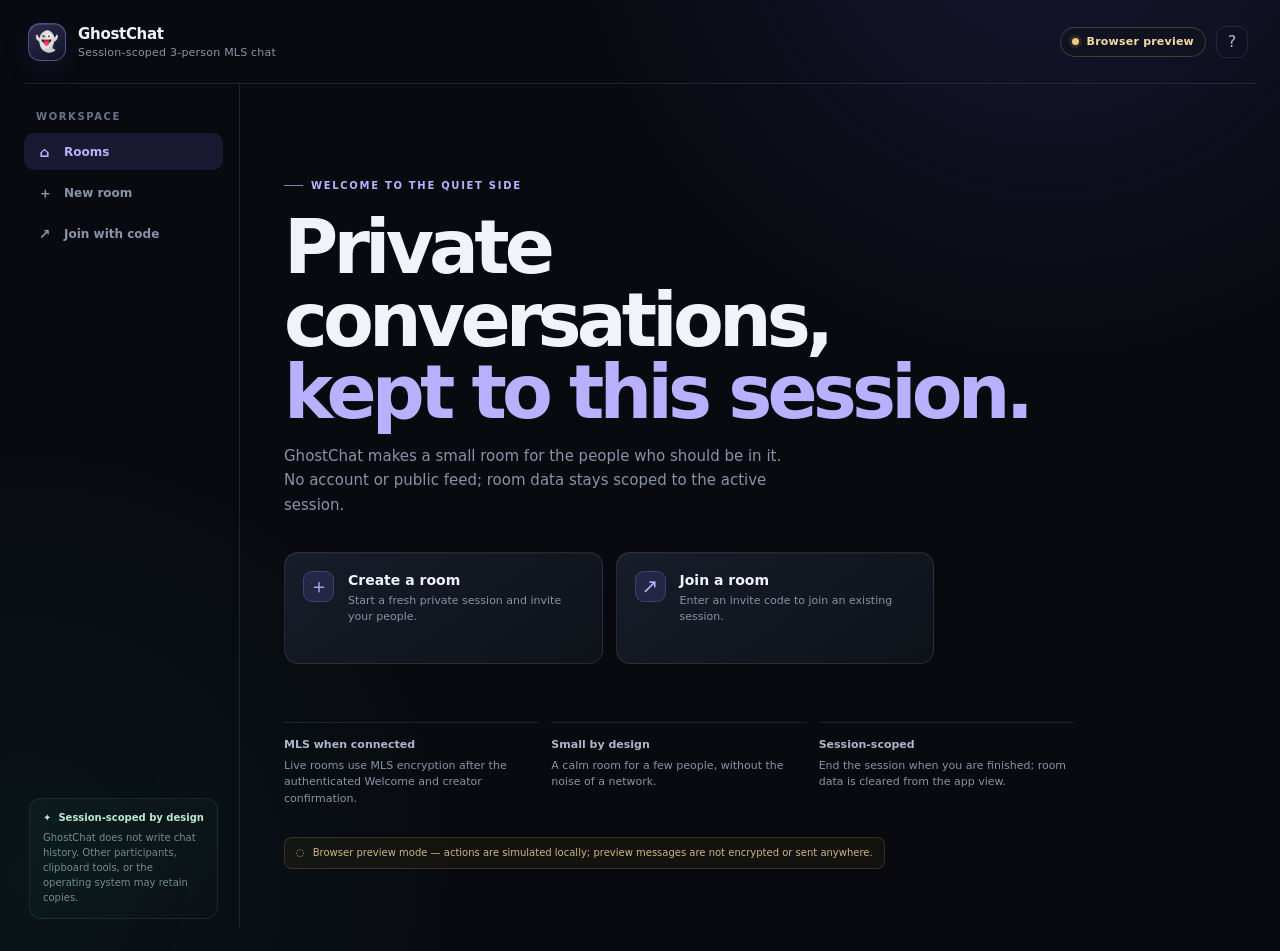
==== app/src/index.html @ cb845490 "feat: harden Tor and MLS networking" ====
<!doctype html>
<html lang="en">
<head>
<meta charset="UTF-8">
<meta name="viewport" content="width=device-width, initial-scale=1">
<meta name="color-scheme" content="dark">
<title>GhostChat</title>
<link rel="icon" href="data:,">
<link rel="stylesheet" href="styles.css">
</head>

<body>
<div class="ambient ambient-left" aria-hidden="true"></div>
<div class="ambient ambient-right" aria-hidden="true"></div>

<div class="app-shell">
  <header class="topbar">
    <div class="brand-block">
      <div class="brand-mark" aria-hidden="true">👻</div>
      <div>
        <p class="brand-name">GhostChat</p>
        <p class="brand-tagline">Session-scoped 3-person MLS chat</p>
      </div>
    </div>
    <div class="topbar-actions">
      <div class="status-chip is-connecting" id="runtime-chip" aria-live="polite">
        <span class="status-dot is-connecting" id="runtime-dot" aria-hidden="true"></span>
        <span id="runtime-label">Checking connection</span>
      </div>
      <button class="icon-button" id="help-button" type="button" aria-label="About GhostChat" title="About GhostChat">?</button>
    </div>
  </header>

  <div class="app-layout">
    <aside class="sidebar" aria-label="GhostChat navigation">
      <p class="sidebar-label">WORKSPACE</p>
      <nav class="sidebar-nav">
        <button class="sidebar-nav-item is-active" type="button" data-go="home">
          <span class="nav-symbol" aria-hidden="true">⌂</span>
          <span>Rooms</span>
        </button>
        <button class="sidebar-nav-item" type="button" data-go="create">
          <span class="nav-symbol" aria-hidden="true">＋</span>
          <span>New room</span>
        </button>
        <button class="sidebar-nav-item" type="button" data-go="join">
          <span class="nav-symbol" aria-hidden="true">↗</span>
          <span>Join with code</span>
        </button>
      </nav>

      <div class="sidebar-room-card" id="sidebar-room-card" hidden>
        <p class="sidebar-room-label">CURRENT ROOM</p>
        <p class="sidebar-room-name" id="sidebar-room-name">No active room</p>
        <p class="sidebar-room-state">
          <span class="presence-dot is-online" id="sidebar-room-dot" aria-hidden="true"></span>
          <span id="sidebar-room-state">Ready</span>
        </p>
      </div>

      <div class="sidebar-bottom">
        <div class="privacy-note">
          <p class="privacy-note-title"><span aria-hidden="true">✦</span> Session-scoped by design</p>
          <p class="privacy-note-copy">GhostChat does not write chat history. Other participants, clipboard tools, or the operating system may retain copies.</p>
        </div>
      </div>
    </aside>

    <main class="main-column" id="main-content">
      <div class="notice" id="notice" role="status" aria-live="polite" hidden>
        <span class="notice-mark" id="notice-mark" aria-hidden="true">i</span>
        <p class="notice-copy" id="notice-text"></p>
        <button class="notice-dismiss" id="notice-dismiss" type="button" aria-label="Dismiss notification">×</button>
      </div>

      <section class="state-screen home-screen" data-screen="home" id="screen-home" aria-labelledby="home-title">
        <span class="eyebrow">WELCOME TO THE QUIET SIDE</span>
        <h1 class="home-title" id="home-title">Private conversations,<br><span>kept to this session.</span></h1>
        <p class="home-copy">GhostChat makes a small room for the people who should be in it. No account or public feed; room data stays scoped to the active session.</p>

        <div class="home-actions">
          <button class="action-card" id="home-create" type="button">
            <span class="action-icon" aria-hidden="true">＋</span>
            <span>
              <span class="action-title">Create a room</span>
              <span class="action-copy">Start a fresh private session and invite your people.</span>
            </span>
          </button>
          <button class="action-card" id="home-join" type="button">
            <span class="action-icon" aria-hidden="true">↗</span>
            <span>
              <span class="action-title">Join a room</span>
              <span class="action-copy">Enter an invite code to join an existing session.</span>
            </span>
          </button>
        </div>

        <div class="feature-row" aria-label="GhostChat principles">
          <div class="feature-item">
            <p class="feature-kicker">MLS when connected</p>
            <p class="feature-copy">Live rooms use MLS encryption after the authenticated Welcome and creator confirmation.</p>
          </div>
          <div class="feature-item">
            <p class="feature-kicker">Small by design</p>
            <p class="feature-copy">A calm room for a few people, without the noise of a network.</p>
          </div>
          <div class="feature-item">
            <p class="feature-kicker">Session-scoped</p>
            <p class="feature-copy">End the session when you are finished; room data is cleared from the app view.</p>
          </div>
        </div>

        <div class="preview-banner" id="preview-banner" hidden>
          <span aria-hidden="true">◌</span>
          <span>Browser preview mode — actions are simulated locally; preview messages are not encrypted or sent anywhere.</span>
        </div>
      </section>

      <section class="state-screen form-screen" data-screen="create" id="screen-create" aria-labelledby="create-title" hidden>
        <div class="section-heading">
          <div class="section-heading-copy">
            <button class="back-button" type="button" data-go="home">← Back to rooms</button>
            <h2 class="section-title" id="create-title">Create a private room</h2>
            <p class="section-copy">Give the room a name and choose how you want to appear. GhostChat will create a fresh MLS session and return an invite code.</p>
          </div>
        </div>

        <div class="form-layout">
          <form class="panel form-panel" id="create-form" novalidate>
            <div class="field">
              <div class="field-label-row">
                <label class="field-label" for="create-name">Your display name</label>
                <span class="field-optional">required</span>
              </div>
              <input class="text-input" id="create-name" name="display_name" type="text" maxlength="128" autocomplete="off" spellcheck="false" placeholder="e.g. Rowan" required>
              <p class="field-hint">This is the name other people in the room will see.</p>
            </div>

            <div class="field">
              <div class="field-label-row">
                <label class="field-label" for="create-room-name">Room name</label>
                <span class="field-optional">optional</span>
              </div>
              <input class="text-input" id="create-room-name" name="room_name" type="text" maxlength="192" autocomplete="off" spellcheck="false" placeholder="e.g. Friday night plans">
              <p class="field-hint">A friendly label for the room. You can keep it simple.</p>
            </div>

            <button class="primary-button form-submit" id="create-submit" type="submit">
              <span class="button-label">Create room</span>
              <span class="button-spinner" aria-hidden="true"></span>
            </button>
          </form>

          <aside class="panel form-aside">
            <div>
              <div class="aside-mark" aria-hidden="true">✦</div>
              <h3 class="aside-title">One room.<br>One invite.</h3>
              <p class="aside-copy">Share the code only with the people you want in the conversation. There are no public rooms to browse.</p>
              <ul class="aside-list">
                <li>The session starts fresh every time.</li>
                <li>Participant changes are visible in the room.</li>
                <li>End the session when you are finished.</li>
              </ul>
            </div>
            <p class="security-line"><span aria-hidden="true">⌁</span> Private invite</p>
          </aside>
        </div>
      </section>

      <section class="state-screen form-screen" data-screen="join" id="screen-join" aria-labelledby="join-title" hidden>
        <div class="section-heading">
          <div class="section-heading-copy">
            <button class="back-button" type="button" data-go="home">← Back to rooms</button>
            <h2 class="section-title" id="join-title">Join a room</h2>
            <p class="section-copy">Enter the invite code you received. You will see the room and its current participants before opening the chat.</p>
          </div>
        </div>

        <div class="form-layout">
          <form class="panel form-panel" id="join-form" novalidate>
            <div class="field">
              <div class="field-label-row">
                <label class="field-label" for="join-name">Your display name</label>
                <span class="field-optional">required</span>
              </div>
              <input class="text-input" id="join-name" name="display_name" type="text" maxlength="128" autocomplete="off" spellcheck="false" placeholder="e.g. Mina" required>
              <p class="field-hint">Choose the name your room will recognize you by.</p>
            </div>

            <div class="field">
              <div class="field-label-row">
                <label class="field-label" for="invite-code">Invite code</label>
                <span class="field-optional">required</span>
              </div>
                <textarea class="text-area invite-input" id="invite-code" name="invite_code" maxlength="16384" rows="3" autocomplete="off" autocapitalize="characters" spellcheck="false" placeholder="Paste your room code" required></textarea>
              <p class="field-hint">Up to 16 KiB. This is a bearer invite: anyone who has it can request to join.</p>
            </div>

            <button class="primary-button form-submit" id="join-submit" type="submit">
              <span class="button-label">Join room</span>
              <span class="button-spinner" aria-hidden="true"></span>
            </button>
          </form>

          <aside class="panel form-aside">
            <div>
              <div class="aside-mark" aria-hidden="true">↗</div>
              <h3 class="aside-title">The code is the door.</h3>
              <p class="aside-copy">Anyone with an invite can ask to join. If a code looks wrong, ask the room owner for a fresh one.</p>
              <ul class="aside-list">
                <li>Your name can be changed per room.</li>
                <li>Only the current session is shown.</li>
                <li>This view does not persist invite or message history.</li>
              </ul>
            </div>
            <p class="security-line"><span aria-hidden="true">⌁</span> No account required</p>
          </aside>
        </div>
      </section>

      <section class="state-screen room-screen" data-screen="room" id="screen-room" aria-labelledby="room-title" hidden>
        <div class="room-hero">
          <div class="section-heading">
            <div class="section-heading-copy">
              <button class="back-button" id="room-back-action" type="button">← Back to rooms</button>
              <h2 class="section-title" id="room-title">Room ready</h2>
              <p class="section-copy">Check the invite and participants, then open the chat when everyone is ready.</p>
            </div>
          </div>
        </div>

        <div class="room-overview">
          <article class="panel room-welcome-card">
            <p class="room-welcome-kicker">PRIVATE SESSION</p>
            <h3 class="room-welcome-title" id="room-welcome-name">Your room is ready.</h3>
            <p class="room-welcome-copy" id="room-welcome-copy">Share the invite code with the people you want to bring in. Their presence will appear here as they join.</p>
          </article>
          <article class="panel room-code-card">
            <div class="room-code-header">
              <p class="room-code-label">INVITE CODE</p>
              <button class="text-button" id="copy-invite" type="button">Copy</button>
            </div>
            <code class="invite-code" id="room-code">Waiting for code</code>
            <div class="room-code-actions">
              <p class="room-code-help">Clipboard may retain this bearer invite. Clear it after sharing.</p>
              <span class="security-line security-line-inline"><span aria-hidden="true">⌁</span> session-scoped</span>
            </div>
          </article>
        </div>

        <div class="room-grid">
          <article class="panel info-panel">
            <div class="card-heading">
              <div>
                <h3 class="card-title">Participants</h3>
                <p class="card-subtitle">People currently in this session</p>
              </div>
              <span class="count-badge" id="room-participant-count">0</span>
            </div>
            <ul class="participant-list" id="room-participants-list"></ul>
            <p class="empty-participants" id="room-empty-participants" hidden>No one else has joined yet. Keep the room open while you share the code.</p>
          </article>

          <article class="panel info-panel">
            <div class="card-heading">
              <div>
                <h3 class="card-title">Session status</h3>
                <p class="card-subtitle">Live state from the MLS session</p>
              </div>
            </div>
                <dl class="session-details">
                  <div class="session-detail"><dt>State</dt><dd class="is-good" id="room-session-state">Preparing</dd></div>
                  <div class="session-detail"><dt>Epoch</dt><dd id="room-epoch">—</dd></div>
                  <div class="session-detail"><dt>Transport</dt><dd id="room-transport">Waiting for Tor</dd></div>
                  <div class="session-detail"><dt>Network</dt><dd id="room-connection-state">Waiting</dd></div>
                  <div class="session-detail"><dt>Tor</dt><dd id="room-tor-state">Checking</dd></div>
                  <div class="session-detail"><dt>Encryption</dt><dd id="room-encryption-state">MLS Welcome pending</dd></div>
            </dl>
            <div class="room-action-row">
              <button class="secondary-button" id="room-advance-epoch" type="button">Rotate keys</button>
              <button class="danger-button" id="room-shutdown" type="button">End session</button>
              <button class="primary-button" id="room-enter-chat" type="button"><span class="button-label">Open chat</span> <span aria-hidden="true">→</span></button>
            </div>
          </article>
        </div>
      </section>

      <section class="state-screen chat-screen" data-screen="chat" id="screen-chat" aria-labelledby="chat-title" hidden>
        <header class="chat-header">
          <div class="chat-heading">
            <button class="back-button chat-back-button" id="chat-back-room" type="button">← Room</button>
            <div class="chat-heading-copy">
              <p class="chat-room-kicker">LIVE ROOM</p>
              <h2 class="chat-room-title" id="chat-title">GhostChat room</h2>
              <div class="chat-heading-meta">
                <span class="status-dot is-ready" id="chat-state-dot" aria-hidden="true"></span>
                <span class="is-good" id="chat-state-label">Session active</span>
                <span class="meta-separator" aria-hidden="true">•</span>
                <span id="chat-epoch-label">Epoch —</span>
              </div>
            </div>
          </div>
          <div class="chat-header-actions">
            <button class="secondary-button" id="chat-room-details" type="button">Room details</button>
            <button class="danger-button" id="chat-shutdown" type="button">End session</button>
          </div>
        </header>

        <div class="chat-layout">
          <aside class="panel chat-sidebar" aria-label="Room participants">
            <div class="card-heading">
              <div>
                <h3 class="card-title">In this room</h3>
                <p class="card-subtitle">Presence updates live</p>
              </div>
              <span class="count-badge" id="chat-participant-count">0</span>
            </div>
            <ul class="participant-list" id="chat-participants-list"></ul>
            <p class="empty-participants" id="chat-empty-participants" hidden>Waiting for participants.</p>
            <hr class="chat-sidebar-divider">
            <p class="chat-room-info-label">INVITE CODE</p>
            <p class="chat-room-info-code" id="chat-invite-code">—</p>
          </aside>

          <section class="panel chat-main-panel" aria-label="Messages in this session">
            <div class="message-list-header">
              <p class="message-list-label">Session messages</p>
              <p class="message-list-hint" id="message-list-hint">Waiting for secure Welcome</p>
            </div>
            <ol class="message-list" id="message-list" role="log" aria-live="polite" aria-relevant="additions text"></ol>
            <div class="empty-messages" id="empty-messages">
              <div>
                <div class="empty-messages-mark" aria-hidden="true">✦</div>
                <p class="empty-messages-title">The room is quiet.</p>
                <p class="empty-messages-copy">Messages appear here after the secure session is ready.</p>
              </div>
            </div>
            <form class="composer" id="message-form" novalidate>
              <div class="composer-main">
                <label class="sr-only" for="message-input">Write a message</label>
                <textarea class="text-area" id="message-input" name="message" maxlength="16000" rows="1" autocomplete="off" placeholder="Write a message…" spellcheck="false"></textarea>
                <button class="primary-button send-button" id="send-submit" type="submit">
                  <span class="button-label">Send</span>
                  <span class="button-spinner" aria-hidden="true"></span>
                </button>
              </div>
              <div class="composer-footer">
                <span id="composer-state">Waiting for secure Welcome</span>
                <span><kbd>Enter</kbd> to send · single-line messages</span>
              </div>
            </form>
          </section>
        </div>
      </section>
    </main>
  </div>
</div>

<script src="main.js" defer></script>
</body>
</html>
---- app/src/styles.css ----
:root {
  color-scheme: dark;
  font-family: Inter, ui-sans-serif, system-ui, -apple-system, BlinkMacSystemFont, "Segoe UI", sans-serif;
  background: #080a0f;
  color: #f1f3f8;
  --bg: #080a0f;
  --surface: #11151e;
  --surface-raised: #171c27;
  --surface-soft: #0d1119;
  --line: rgba(184, 198, 224, 0.13);
  --line-strong: rgba(184, 198, 224, 0.23);
  --text: #f1f3f8;
  --muted: #8893a8;
  --muted-strong: #adb7c9;
  --violet: #9a8cff;
  --violet-bright: #b9b0ff;
  --violet-wash: rgba(131, 111, 255, 0.14);
  --mint: #79e1b0;
  --amber: #f3c878;
  --danger: #f18e9a;
  --shadow: 0 24px 80px rgba(0, 0, 0, 0.34);
  --ease-out: cubic-bezier(0.23, 1, 0.32, 1);
}

* {
  box-sizing: border-box;
}

html {
  min-width: 320px;
  min-height: 100%;
  background: var(--bg);
}

body {
  min-width: 320px;
  min-height: 100vh;
  margin: 0;
  overflow-x: hidden;
  background:
    radial-gradient(circle at 82% -12%, rgba(104, 82, 235, 0.17), transparent 30rem),
    radial-gradient(circle at 2% 92%, rgba(30, 151, 145, 0.08), transparent 27rem),
    var(--bg);
}

button,
input,
textarea {
  font: inherit;
}

button {
  border: 0;
}

button:focus-visible,
input:focus-visible,
textarea:focus-visible {
  outline: 2px solid var(--violet-bright);
  outline-offset: 3px;
}

[hidden] {
  display: none !important;
}

.ambient {
  position: fixed;
  z-index: -1;
  width: 28rem;
  height: 28rem;
  border-radius: 999px;
  pointer-events: none;
  filter: blur(70px);
  opacity: 0.14;
}

.ambient-left {
  top: 42%;
  left: -22rem;
  background: #5a4cde;
}

.ambient-right {
  right: -23rem;
  bottom: 4%;
  background: #287c8a;
}

.app-shell {
  width: min(1440px, 100%);
  min-height: 100vh;
  margin: 0 auto;
  padding: 0 24px 24px;
}

.topbar {
  display: flex;
  align-items: center;
  justify-content: space-between;
  min-height: 84px;
  padding: 12px 8px 12px 4px;
  border-bottom: 1px solid var(--line);
}

.brand-block,
.topbar-actions,
.brand-lockup,
.status-chip,
.sidebar-nav-item,
.section-heading,
.section-heading-actions,
.chat-header,
.chat-heading,
.chat-heading-meta,
.chat-header-actions,
.message-list-header,
.composer-footer,
.participant-row,
.participant-identity,
.participant-meta,
.room-code-header,
.room-code-actions,
.room-action-row,
.field-label-row,
.notice,
.button-content,
.button-with-icon,
.runtime-status,
.security-line {
  display: flex;
  align-items: center;
}

.brand-block {
  gap: 12px;
}

.brand-mark {
  display: grid;
  width: 38px;
  height: 38px;
  place-items: center;
  border: 1px solid rgba(188, 177, 255, 0.34);
  border-radius: 12px;
  background: linear-gradient(145deg, rgba(151, 136, 255, 0.28), rgba(82, 70, 190, 0.12));
  box-shadow: inset 0 1px rgba(255, 255, 255, 0.13), 0 8px 24px rgba(67, 52, 176, 0.18);
  font-size: 19px;
  line-height: 1;
}

.brand-name {
  margin: 0;
  color: var(--text);
  font-size: 15px;
  font-weight: 730;
  letter-spacing: -0.02em;
}

.brand-tagline {
  margin: 3px 0 0;
  color: var(--muted);
  font-size: 11px;
  letter-spacing: 0.02em;
}

.topbar-actions {
  gap: 10px;
}

.status-chip {
  gap: 8px;
  min-height: 30px;
  padding: 0 11px;
  border: 1px solid var(--line);
  border-radius: 999px;
  background: rgba(16, 21, 30, 0.75);
  color: var(--muted-strong);
  font-size: 11px;
  font-weight: 650;
  letter-spacing: 0.02em;
}

.status-chip.is-ready {
  border-color: rgba(121, 225, 176, 0.24);
  color: #c8f8df;
}

.status-chip.is-browser {
  border-color: rgba(243, 200, 120, 0.23);
  color: #f5dba4;
}

.status-chip.is-connecting {
  border-color: rgba(243, 200, 120, 0.23);
  color: #f5dba4;
}

.status-chip.is-error {
  border-color: rgba(241, 142, 154, 0.28);
  color: #ffc4ca;
}

.status-dot,
.presence-dot {
  display: inline-block;
  flex: 0 0 auto;
  width: 7px;
  height: 7px;
  border-radius: 50%;
  background: var(--muted);
  box-shadow: 0 0 0 3px rgba(136, 147, 168, 0.09);
}

.status-dot.is-ready,
.presence-dot.is-online {
  background: var(--mint);
  box-shadow: 0 0 0 3px rgba(121, 225, 176, 0.1);
}

.status-dot.is-browser {
  background: var(--amber);
  box-shadow: 0 0 0 3px rgba(243, 200, 120, 0.1);
}

.status-dot.is-connecting {
  background: var(--amber);
  box-shadow: 0 0 0 3px rgba(243, 200, 120, 0.1);
  animation: status-pulse 1.8s ease-in-out infinite;
}

.status-dot.is-error,
.presence-dot.is-away {
  background: var(--danger);
  box-shadow: 0 0 0 3px rgba(241, 142, 154, 0.1);
}

@keyframes status-pulse {
  50% { opacity: 0.45; }
}

.icon-button,
.round-icon-button {
  display: inline-grid;
  place-items: center;
  width: 32px;
  height: 32px;
  padding: 0;
  border: 1px solid var(--line);
  border-radius: 10px;
  background: transparent;
  color: var(--muted-strong);
  cursor: pointer;
  transition: background 160ms var(--ease-out), color 160ms var(--ease-out), transform 160ms var(--ease-out), border-color 160ms var(--ease-out);
}

.icon-button:hover,
.round-icon-button:hover {
  border-color: var(--line-strong);
  background: var(--surface-raised);
  color: var(--text);
}

.icon-button:active,
.round-icon-button:active,
button:active {
  transform: scale(0.97);
}

.app-layout {
  display: grid;
  grid-template-columns: 216px minmax(0, 1fr);
  min-height: calc(100vh - 108px);
}

.sidebar {
  display: flex;
  flex-direction: column;
  padding: 27px 16px 8px 0;
  border-right: 1px solid var(--line);
}

.sidebar-label {
  margin: 0 12px 11px;
  color: #68748a;
  font-size: 10px;
  font-weight: 750;
  letter-spacing: 0.16em;
}

.sidebar-nav {
  display: grid;
  gap: 4px;
}

.sidebar-nav-item {
  width: 100%;
  gap: 11px;
  padding: 10px 12px;
  border-radius: 10px;
  background: transparent;
  color: var(--muted);
  font-size: 12px;
  font-weight: 650;
  text-align: left;
  cursor: pointer;
  transition: background 160ms var(--ease-out), color 160ms var(--ease-out), transform 160ms var(--ease-out);
}

.sidebar-nav-item:hover {
  background: rgba(255, 255, 255, 0.04);
  color: var(--muted-strong);
}

.sidebar-nav-item.is-active {
  background: var(--violet-wash);
  color: var(--violet-bright);
}

.nav-symbol {
  display: inline-grid;
  width: 17px;
  height: 17px;
  place-items: center;
  color: currentColor;
  font-size: 14px;
  line-height: 1;
}

.sidebar-room-card {
  margin: 30px 4px 0;
  padding: 14px;
  border: 1px solid var(--line);
  border-radius: 12px;
  background: rgba(17, 21, 30, 0.66);
}

.sidebar-room-label {
  margin: 0 0 8px;
  color: #667188;
  font-size: 9px;
  font-weight: 750;
  letter-spacing: 0.14em;
}

.sidebar-room-name {
  overflow: hidden;
  margin: 0;
  color: var(--muted-strong);
  font-size: 12px;
  font-weight: 650;
  text-overflow: ellipsis;
  white-space: nowrap;
}

.sidebar-room-state {
  display: flex;
  align-items: center;
  gap: 7px;
  margin: 9px 0 0;
  color: var(--muted);
  font-size: 10px;
}

.sidebar-bottom {
  margin-top: auto;
  padding: 16px 5px 0;
}

.privacy-note {
  padding: 13px;
  border: 1px solid rgba(121, 225, 176, 0.11);
  border-radius: 12px;
  background: linear-gradient(145deg, rgba(42, 103, 89, 0.11), rgba(20, 28, 32, 0.15));
}

.privacy-note-title {
  display: flex;
  align-items: center;
  gap: 7px;
  margin: 0;
  color: #b9ebd2;
  font-size: 10px;
  font-weight: 720;
}

.privacy-note-copy {
  margin: 7px 0 0;
  color: #758e87;
  font-size: 10px;
  line-height: 1.5;
}

.main-column {
  min-width: 0;
  padding: 24px 0 0 32px;
}

.notice {
  gap: 10px;
  min-height: 42px;
  margin: 0 auto 18px;
  padding: 9px 12px;
  border: 1px solid var(--line);
  border-radius: 10px;
  background: rgba(19, 24, 34, 0.88);
  box-shadow: 0 12px 40px rgba(0, 0, 0, 0.16);
  color: var(--muted-strong);
  font-size: 12px;
}

.notice[data-tone="success"] {
  border-color: rgba(121, 225, 176, 0.25);
  background: rgba(24, 66, 54, 0.38);
  color: #c8f8df;
}

.notice[data-tone="error"] {
  border-color: rgba(241, 142, 154, 0.28);
  background: rgba(73, 30, 42, 0.42);
  color: #ffc4ca;
}

.notice[data-tone="info"] {
  border-color: rgba(154, 140, 255, 0.25);
  background: rgba(51, 44, 110, 0.35);
  color: #d5d0ff;
}

.notice-mark {
  display: inline-grid;
  flex: 0 0 auto;
  width: 20px;
  height: 20px;
  place-items: center;
  border-radius: 50%;
  background: rgba(255, 255, 255, 0.08);
  font-size: 11px;
  font-weight: 800;
}

.notice-copy {
  min-width: 0;
  flex: 1;
  margin: 0;
  line-height: 1.45;
}

.notice-dismiss {
  padding: 3px 4px;
  background: transparent;
  color: currentColor;
  cursor: pointer;
  opacity: 0.72;
}

.state-screen {
  width: min(1080px, 100%);
  min-height: calc(100vh - 156px);
  margin: 0 auto;
  padding: 20px 12px 58px;
  animation: screen-in 240ms var(--ease-out) both;
}

@keyframes screen-in {
  from { opacity: 0; transform: translateY(5px); }
  to { opacity: 1; transform: translateY(0); }
}

.home-screen {
  display: flex;
  flex-direction: column;
  justify-content: center;
  max-width: 1020px;
  padding-top: 8vh;
}

.eyebrow {
  display: inline-flex;
  align-items: center;
  gap: 8px;
  color: var(--violet-bright);
  font-size: 10px;
  font-weight: 780;
  letter-spacing: 0.17em;
}

.eyebrow::before {
  display: inline-block;
  width: 19px;
  height: 1px;
  background: currentColor;
  content: "";
  opacity: 0.7;
}

.home-title {
  max-width: 780px;
  margin: 20px 0 15px;
  color: var(--text);
  font-size: clamp(42px, 6vw, 74px);
  font-weight: 640;
  letter-spacing: -0.065em;
  line-height: 0.98;
}

.home-title span {
  color: var(--violet-bright);
}

.home-copy {
  max-width: 510px;
  margin: 0;
  color: var(--muted);
  font-size: 15px;
  line-height: 1.65;
}

.home-actions {
  display: grid;
  grid-template-columns: repeat(2, minmax(0, 1fr));
  gap: 13px;
  max-width: 650px;
  margin-top: 34px;
}

.action-card {
  display: flex;
  align-items: flex-start;
  gap: 14px;
  min-height: 112px;
  padding: 18px;
  border: 1px solid var(--line);
  border-radius: 14px;
  background: linear-gradient(145deg, rgba(25, 31, 44, 0.9), rgba(15, 19, 27, 0.9));
  color: var(--text);
  text-align: left;
  cursor: pointer;
  box-shadow: inset 0 1px rgba(255, 255, 255, 0.035);
  transition: border-color 180ms var(--ease-out), background 180ms var(--ease-out), transform 180ms var(--ease-out), box-shadow 180ms var(--ease-out);
}

.action-card:hover {
  border-color: rgba(154, 140, 255, 0.43);
  background: linear-gradient(145deg, rgba(37, 42, 64, 0.95), rgba(16, 20, 29, 0.96));
  box-shadow: 0 14px 32px rgba(0, 0, 0, 0.2), inset 0 1px rgba(255, 255, 255, 0.05);
  transform: translateY(-2px);
}

.action-icon {
  display: grid;
  flex: 0 0 auto;
  width: 31px;
  height: 31px;
  place-items: center;
  border: 1px solid rgba(154, 140, 255, 0.25);
  border-radius: 9px;
  background: var(--violet-wash);
  color: var(--violet-bright);
  font-size: 20px;
  font-weight: 350;
}

.action-title {
  display: block;
  margin: 1px 0 5px;
  font-size: 14px;
  font-weight: 720;
}

.action-copy {
  display: block;
  color: var(--muted);
  font-size: 11px;
  line-height: 1.45;
}

.feature-row {
  display: grid;
  grid-template-columns: repeat(3, minmax(0, 1fr));
  gap: 12px;
  max-width: 790px;
  margin-top: 58px;
}

.feature-item {
  padding-top: 15px;
  border-top: 1px solid var(--line);
}

.feature-kicker {
  margin: 0 0 7px;
  color: var(--muted-strong);
  font-size: 11px;
  font-weight: 720;
}

.feature-copy {
  margin: 0;
  color: var(--muted);
  font-size: 11px;
  line-height: 1.5;
}

.preview-banner {
  display: inline-flex;
  align-items: center;
  gap: 8px;
  width: fit-content;
  margin-top: 30px;
  padding: 8px 11px;
  border: 1px solid rgba(243, 200, 120, 0.17);
  border-radius: 8px;
  background: rgba(95, 70, 24, 0.14);
  color: #cdb583;
  font-size: 10px;
  line-height: 1.4;
}

.form-screen {
  max-width: 920px;
}

.section-heading {
  justify-content: space-between;
  gap: 18px;
  margin-bottom: 30px;
}

.section-heading-copy {
  min-width: 0;
}

.back-button {
  display: inline-flex;
  align-items: center;
  gap: 7px;
  margin-bottom: 15px;
  padding: 5px 0;
  background: transparent;
  color: var(--muted);
  font-size: 11px;
  cursor: pointer;
  transition: color 150ms var(--ease-out), transform 150ms var(--ease-out);
}

.back-button:hover {
  color: var(--text);
}

.section-title {
  margin: 0;
  color: var(--text);
  font-size: clamp(29px, 4vw, 44px);
  font-weight: 650;
  letter-spacing: -0.05em;
  line-height: 1.05;
}

.section-copy {
  max-width: 520px;
  margin: 11px 0 0;
  color: var(--muted);
  font-size: 13px;
  line-height: 1.6;
}

.form-layout {
  display: grid;
  grid-template-columns: minmax(0, 1.04fr) minmax(250px, 0.76fr);
  gap: 17px;
  align-items: stretch;
}

.panel {
  border: 1px solid var(--line);
  border-radius: 15px;
  background: linear-gradient(145deg, rgba(20, 25, 36, 0.94), rgba(13, 17, 24, 0.94));
  box-shadow: inset 0 1px rgba(255, 255, 255, 0.035);
}

.form-panel {
  padding: 25px;
}

.field {
  margin-top: 20px;
}

.field:first-child {
  margin-top: 0;
}

.field-label-row {
  justify-content: space-between;
  gap: 8px;
  margin-bottom: 8px;
}

.field-label {
  color: var(--muted-strong);
  font-size: 11px;
  font-weight: 720;
}

.field-optional {
  color: #667188;
  font-size: 10px;
}

.input-wrap {
  position: relative;
}

.text-input,
.text-area {
  width: 100%;
  border: 1px solid var(--line);
  border-radius: 10px;
  outline: 0;
  background: rgba(6, 9, 14, 0.56);
  color: var(--text);
  transition: border-color 160ms var(--ease-out), background 160ms var(--ease-out), box-shadow 160ms var(--ease-out);
}

.text-input {
  height: 46px;
  padding: 0 13px;
  font-size: 13px;
}

.invite-input {
  min-height: 92px;
  max-height: 220px;
  font-family: "SFMono-Regular", Consolas, "Liberation Mono", monospace;
  font-size: 11px;
  letter-spacing: 0.02em;
  overflow-wrap: anywhere;
}

.text-area {
  min-height: 46px;
  max-height: 150px;
  padding: 13px 14px;
  resize: vertical;
  font-size: 13px;
  line-height: 1.45;
}

.text-input::placeholder,
.text-area::placeholder {
  color: #59657a;
}

.text-input:hover,
.text-area:hover {
  border-color: var(--line-strong);
}

.text-input:focus,
.text-area:focus {
  border-color: rgba(154, 140, 255, 0.7);
  background: rgba(10, 13, 21, 0.75);
  box-shadow: 0 0 0 3px rgba(154, 140, 255, 0.1);
}

.field-hint {
  margin: 7px 1px 0;
  color: #68748a;
  font-size: 10px;
  line-height: 1.45;
}

.form-submit {
  width: 100%;
  min-height: 45px;
  margin-top: 26px;
}

.primary-button,
.secondary-button,
.danger-button,
.text-button {
  display: inline-flex;
  align-items: center;
  justify-content: center;
  gap: 8px;
  border-radius: 10px;
  font-size: 12px;
  font-weight: 720;
  cursor: pointer;
  transition: background 160ms var(--ease-out), border-color 160ms var(--ease-out), color 160ms var(--ease-out), transform 160ms var(--ease-out), opacity 160ms var(--ease-out);
}

.primary-button {
  padding: 11px 16px;
  background: var(--violet);
  color: #141126;
  box-shadow: 0 8px 24px rgba(100, 82, 237, 0.2);
}

.primary-button:hover {
  background: var(--violet-bright);
  box-shadow: 0 10px 30px rgba(100, 82, 237, 0.3);
}

.secondary-button {
  padding: 10px 14px;
  border: 1px solid var(--line-strong);
  background: rgba(255, 255, 255, 0.035);
  color: var(--muted-strong);
}

.secondary-button:hover {
  border-color: rgba(154, 140, 255, 0.43);
  background: var(--violet-wash);
  color: var(--text);
}

.danger-button {
  padding: 10px 14px;
  border: 1px solid rgba(241, 142, 154, 0.2);
  background: rgba(111, 40, 57, 0.13);
  color: #f3a6ae;
}

.danger-button:hover {
  border-color: rgba(241, 142, 154, 0.42);
  background: rgba(111, 40, 57, 0.28);
  color: #ffc4ca;
}

.text-button {
  padding: 5px 7px;
  background: transparent;
  color: var(--violet-bright);
}

.text-button:hover {
  background: var(--violet-wash);
}

button:disabled {
  cursor: wait;
  opacity: 0.58;
  transform: none !important;
}

.button-spinner {
  display: none;
  width: 13px;
  height: 13px;
  border: 2px solid currentColor;
  border-right-color: transparent;
  border-radius: 50%;
  animation: spin 680ms linear infinite;
}

button.is-busy .button-label {
  opacity: 0.75;
}

button.is-busy .button-spinner {
  display: inline-block;
}

@keyframes spin {
  to { transform: rotate(360deg); }
}

.form-aside {
  display: flex;
  flex-direction: column;
  justify-content: space-between;
  min-height: 100%;
  padding: 25px;
  background:
    radial-gradient(circle at 80% 12%, rgba(154, 140, 255, 0.16), transparent 14rem),
    linear-gradient(145deg, rgba(22, 26, 42, 0.95), rgba(13, 17, 24, 0.94));
}

.aside-mark {
  display: grid;
  width: 44px;
  height: 44px;
  place-items: center;
  margin-bottom: 28px;
  border: 1px solid rgba(154, 140, 255, 0.28);
  border-radius: 13px;
  background: var(--violet-wash);
  color: var(--violet-bright);
  font-size: 19px;
}

.aside-title {
  max-width: 250px;
  margin: 0;
  color: var(--text);
  font-size: 25px;
  font-weight: 620;
  letter-spacing: -0.045em;
  line-height: 1.08;
}

.aside-copy {
  max-width: 260px;
  margin: 12px 0 0;
  color: var(--muted);
  font-size: 11px;
  line-height: 1.55;
}

.aside-list {
  display: grid;
  gap: 14px;
  margin: 28px 0 0;
  padding: 0;
  list-style: none;
}

.aside-list li {
  display: flex;
  gap: 10px;
  color: var(--muted-strong);
  font-size: 11px;
  line-height: 1.45;
}

.aside-list li::before {
  flex: 0 0 auto;
  width: 6px;
  height: 6px;
  margin-top: 4px;
  border-radius: 50%;
  background: var(--violet);
  box-shadow: 0 0 0 4px var(--violet-wash);
  content: "";
}

.security-line {
  gap: 7px;
  margin-top: 30px;
  padding-top: 15px;
  border-top: 1px solid var(--line);
  color: #8a9f98;
  font-size: 10px;
}

.room-screen {
  max-width: 1000px;
}

.room-hero {
  margin-bottom: 24px;
}

.room-hero .section-heading {
  margin-bottom: 0;
}

.room-overview {
  display: grid;
  grid-template-columns: minmax(0, 1fr) minmax(250px, 0.72fr);
  gap: 14px;
  margin-bottom: 15px;
}

.room-welcome-card,
.room-code-card,
.info-panel {
  padding: 22px;
}

.room-welcome-card {
  background:
    radial-gradient(circle at 85% 16%, rgba(154, 140, 255, 0.13), transparent 14rem),
    linear-gradient(145deg, rgba(22, 27, 41, 0.94), rgba(14, 18, 25, 0.94));
}

.room-welcome-kicker,
.card-kicker {
  margin: 0 0 10px;
  color: var(--violet-bright);
  font-size: 10px;
  font-weight: 760;
  letter-spacing: 0.15em;
}

.room-welcome-title {
  max-width: 500px;
  margin: 0;
  color: var(--text);
  font-size: 27px;
  font-weight: 620;
  letter-spacing: -0.045em;
}

.room-welcome-copy {
  max-width: 490px;
  margin: 9px 0 0;
  color: var(--muted);
  font-size: 12px;
  line-height: 1.55;
}

.room-code-card {
  display: flex;
  flex-direction: column;
  justify-content: space-between;
  min-width: 0;
}

.room-code-header {
  justify-content: space-between;
  gap: 12px;
}

.room-code-label {
  margin: 0;
  color: var(--muted);
  font-size: 10px;
  font-weight: 730;
  letter-spacing: 0.13em;
}

.invite-code {
  display: block;
  overflow: hidden;
  margin: 15px 0 18px;
  color: var(--text);
  font-family: "SFMono-Regular", Consolas, "Liberation Mono", monospace;
  font-size: clamp(17px, 2.3vw, 25px);
  font-weight: 650;
  letter-spacing: 0.1em;
  text-overflow: ellipsis;
  white-space: nowrap;
}

.room-code-actions {
  justify-content: space-between;
  gap: 12px;
}

.room-code-help {
  margin: 0;
  color: #68748a;
  font-size: 10px;
  line-height: 1.4;
}

.security-line-inline {
  margin: 0;
  padding: 0;
  border: 0;
  white-space: nowrap;
}

.room-grid {
  display: grid;
  grid-template-columns: minmax(0, 1fr) minmax(270px, 0.78fr);
  gap: 14px;
}

.card-heading {
  display: flex;
  align-items: flex-start;
  justify-content: space-between;
  gap: 12px;
  margin-bottom: 18px;
}

.card-title {
  margin: 0;
  color: var(--text);
  font-size: 13px;
  font-weight: 730;
}

.card-subtitle {
  margin: 5px 0 0;
  color: var(--muted);
  font-size: 10px;
}

.count-badge {
  display: inline-flex;
  min-width: 22px;
  height: 22px;
  align-items: center;
  justify-content: center;
  padding: 0 7px;
  border-radius: 999px;
  background: var(--violet-wash);
  color: var(--violet-bright);
  font-size: 10px;
  font-weight: 760;
}

.participant-list {
  display: grid;
  gap: 4px;
  margin: 0;
  padding: 0;
  list-style: none;
}

.participant-row {
  gap: 10px;
  min-width: 0;
  padding: 8px 0;
}

.participant-avatar {
  display: grid;
  flex: 0 0 auto;
  width: 31px;
  height: 31px;
  place-items: center;
  border: 1px solid rgba(154, 140, 255, 0.24);
  border-radius: 10px;
  background: linear-gradient(145deg, rgba(154, 140, 255, 0.2), rgba(75, 68, 161, 0.14));
  color: var(--violet-bright);
  font-size: 10px;
  font-weight: 780;
}

.participant-identity {
  min-width: 0;
  flex: 1;
  gap: 8px;
}

.participant-name {
  overflow: hidden;
  color: var(--muted-strong);
  font-size: 11px;
  font-weight: 670;
  text-overflow: ellipsis;
  white-space: nowrap;
}

.participant-tag {
  flex: 0 0 auto;
  color: #71808f;
  font-size: 9px;
}

.participant-meta {
  flex: 0 0 auto;
  gap: 6px;
  color: var(--muted);
  font-size: 9px;
}

.participant-remove {
  flex: 0 0 auto;
  padding: 4px 6px;
  border: 1px solid rgba(241, 142, 154, 0.16);
  border-radius: 7px;
  background: transparent;
  color: #c88792;
  font-size: 9px;
  cursor: pointer;
  transition: border-color 160ms var(--ease-out), background 160ms var(--ease-out), color 160ms var(--ease-out);
}

.participant-remove:hover {
  border-color: rgba(241, 142, 154, 0.4);
  background: rgba(111, 40, 57, 0.2);
  color: #ffc4ca;
}

.empty-participants {
  padding: 16px 0 9px;
  color: var(--muted);
  font-size: 11px;
  line-height: 1.5;
}

.session-details {
  display: grid;
  gap: 12px;
  margin: 0;
}

.session-detail {
  display: flex;
  align-items: baseline;
  justify-content: space-between;
  gap: 18px;
  padding-bottom: 11px;
  border-bottom: 1px solid var(--line);
}

.session-detail:last-child {
  padding-bottom: 0;
  border-bottom: 0;
}

.session-detail dt {
  color: var(--muted);
  font-size: 10px;
}

.session-detail dd {
  overflow: hidden;
  margin: 0;
  color: var(--muted-strong);
  font-size: 11px;
  font-weight: 650;
  text-align: right;
  text-overflow: ellipsis;
  white-space: nowrap;
}

.session-detail dd.is-good {
  color: #b9ebd2;
}

.room-action-row {
  justify-content: flex-end;
  gap: 9px;
  margin-top: 17px;
}

.chat-screen {
  max-width: 1160px;
  padding-top: 7px;
}

.chat-header {
  justify-content: space-between;
  gap: 22px;
  min-height: 69px;
  margin-bottom: 17px;
  padding-bottom: 17px;
  border-bottom: 1px solid var(--line);
}

.chat-heading {
  min-width: 0;
  gap: 13px;
}

.chat-back-button {
  align-self: stretch;
  margin: 0;
  padding: 0 13px 0 0;
  border-right: 1px solid var(--line);
}

.chat-heading-copy {
  min-width: 0;
}

.chat-room-kicker {
  margin: 0 0 5px;
  color: var(--muted);
  font-size: 9px;
  font-weight: 760;
  letter-spacing: 0.14em;
}

.chat-room-title {
  overflow: hidden;
  margin: 0;
  color: var(--text);
  font-size: 20px;
  font-weight: 670;
  letter-spacing: -0.04em;
  text-overflow: ellipsis;
  white-space: nowrap;
}

.chat-heading-meta {
  flex-wrap: wrap;
  gap: 7px;
  margin-top: 6px;
  color: var(--muted);
  font-size: 10px;
}

.chat-heading-meta .is-good {
  color: #b9ebd2;
}

.meta-separator {
  color: #4e596b;
}

.chat-header-actions {
  flex: 0 0 auto;
  gap: 7px;
}

.chat-layout {
  display: grid;
  grid-template-columns: 226px minmax(0, 1fr);
  gap: 15px;
  min-height: min(670px, calc(100vh - 225px));
}

.chat-sidebar {
  padding: 18px;
}

.chat-sidebar .card-heading {
  margin-bottom: 10px;
}

.chat-sidebar-divider {
  margin: 21px 0 17px;
  border: 0;
  border-top: 1px solid var(--line);
}

.chat-room-info-label {
  margin: 0 0 8px;
  color: var(--muted);
  font-size: 9px;
  font-weight: 740;
  letter-spacing: 0.13em;
}

.chat-room-info-code {
  overflow: hidden;
  margin: 0;
  color: var(--muted-strong);
  font-family: "SFMono-Regular", Consolas, "Liberation Mono", monospace;
  font-size: 11px;
  letter-spacing: 0.08em;
  text-overflow: ellipsis;
  white-space: nowrap;
}

.chat-main-panel {
  display: flex;
  min-width: 0;
  flex-direction: column;
  overflow: hidden;
}

.message-list-header {
  justify-content: space-between;
  gap: 12px;
  min-height: 50px;
  padding: 0 20px;
  border-bottom: 1px solid var(--line);
}

.message-list-label {
  margin: 0;
  color: var(--muted-strong);
  font-size: 11px;
  font-weight: 720;
}

.message-list-hint {
  margin: 0;
  color: var(--muted);
  font-size: 10px;
}

.message-list-hint.is-waiting,
.composer-footer.is-waiting {
  color: var(--amber);
}

.message-list {
  display: flex;
  min-height: 250px;
  flex: 1;
  flex-direction: column;
  gap: 16px;
  overflow-y: auto;
  margin: 0;
  padding: 24px 22px;
  list-style: none;
  scrollbar-color: rgba(154, 140, 255, 0.32) transparent;
  scrollbar-width: thin;
}

.message-row {
  display: flex;
  max-width: min(78%, 620px);
  flex-direction: column;
  align-items: flex-start;
  gap: 5px;
  animation: message-in 180ms var(--ease-out) both;
}

.message-row.is-mine {
  align-self: flex-end;
  align-items: flex-end;
}

.message-row.is-system {
  align-self: center;
  align-items: center;
  max-width: min(90%, 600px);
}

@keyframes message-in {
  from { opacity: 0; transform: translateY(5px); }
  to { opacity: 1; transform: translateY(0); }
}

.message-meta {
  display: flex;
  align-items: baseline;
  gap: 7px;
  color: var(--muted);
  font-size: 9px;
}

.message-sender {
  color: var(--muted-strong);
  font-weight: 720;
}

.message-bubble {
  min-width: 36px;
  padding: 10px 12px;
  border: 1px solid var(--line);
  border-radius: 12px 12px 12px 4px;
  background: rgba(28, 34, 47, 0.92);
  color: #e5e8f0;
  font-size: 12px;
  line-height: 1.55;
  white-space: pre-wrap;
  overflow-wrap: anywhere;
}

.message-row.is-mine .message-bubble {
  border-color: rgba(154, 140, 255, 0.32);
  border-radius: 12px 12px 4px 12px;
  background: rgba(90, 76, 190, 0.35);
  color: #f0edff;
}

.message-row.is-system .message-bubble {
  padding: 6px 10px;
  border-color: rgba(121, 225, 176, 0.15);
  border-radius: 999px;
  background: rgba(36, 89, 73, 0.2);
  color: #9ac9b4;
  font-size: 10px;
}

.empty-messages {
  display: grid;
  min-height: 250px;
  flex: 1;
  place-items: center;
  padding: 30px;
  color: var(--muted);
  text-align: center;
}

.empty-messages-mark {
  display: grid;
  width: 38px;
  height: 38px;
  place-items: center;
  margin: 0 auto 13px;
  border: 1px solid var(--line);
  border-radius: 12px;
  color: var(--violet-bright);
  font-size: 16px;
}

.empty-messages-title {
  margin: 0;
  color: var(--muted-strong);
  font-size: 12px;
  font-weight: 720;
}

.empty-messages-copy {
  max-width: 245px;
  margin: 7px auto 0;
  color: var(--muted);
  font-size: 10px;
  line-height: 1.5;
}

.composer {
  margin: 0 15px 15px;
  padding: 10px;
  border: 1px solid var(--line);
  border-radius: 13px;
  background: rgba(7, 10, 15, 0.62);
}

.composer-main {
  display: flex;
  align-items: flex-end;
  gap: 10px;
}

.composer .text-area {
  min-height: 45px;
  border: 0;
  background: transparent;
  box-shadow: none;
  resize: none;
}

.composer .text-area:focus {
  box-shadow: none;
}

.composer.is-locked {
  border-color: rgba(243, 200, 120, 0.16);
  background: rgba(45, 36, 18, 0.22);
}

.composer.is-locked .text-area {
  cursor: not-allowed;
  color: var(--muted);
}

.send-button {
  flex: 0 0 auto;
  min-height: 39px;
  padding: 9px 14px;
}

.composer-footer {
  justify-content: space-between;
  gap: 10px;
  padding: 6px 3px 0 5px;
  color: #68748a;
  font-size: 9px;
}

.composer-footer kbd {
  padding: 2px 5px;
  border: 1px solid var(--line);
  border-radius: 4px;
  color: var(--muted);
  font: inherit;
}

.loading-copy {
  color: var(--muted);
}

.sr-only {
  position: absolute;
  width: 1px;
  height: 1px;
  padding: 0;
  overflow: hidden;
  clip: rect(0, 0, 0, 0);
  white-space: nowrap;
  border: 0;
}

@media (max-width: 980px) {
  .app-shell {
    padding-right: 16px;
    padding-left: 16px;
  }

  .app-layout {
    grid-template-columns: 175px minmax(0, 1fr);
  }

  .main-column {
    padding-left: 22px;
  }

  .room-overview,
  .room-grid {
    grid-template-columns: minmax(0, 1fr);
  }

  .chat-layout {
    grid-template-columns: 190px minmax(0, 1fr);
  }
}

@media (max-width: 720px) {
  .app-shell {
    padding: 0 12px 12px;
  }

  .topbar {
    min-height: 70px;
    padding-right: 2px;
  }

  .brand-tagline {
    display: none;
  }

  .topbar-actions .icon-button {
    display: none;
  }

  .app-layout {
    display: block;
    min-height: 0;
  }

  .sidebar {
    display: none;
  }

  .main-column {
    padding: 18px 0 0;
  }

  .state-screen {
    min-height: calc(100vh - 105px);
    padding: 16px 4px 34px;
  }

  .home-screen {
    justify-content: flex-start;
    padding-top: 9vh;
  }

  .home-title {
    font-size: clamp(39px, 12vw, 60px);
  }

  .home-actions,
  .feature-row,
  .form-layout {
    grid-template-columns: minmax(0, 1fr);
  }

  .feature-row {
    gap: 19px;
    margin-top: 38px;
  }

  .form-aside {
    min-height: 270px;
  }

  .section-heading {
    align-items: flex-start;
  }

  .room-welcome-card,
  .room-code-card,
  .info-panel,
  .form-panel,
  .form-aside {
    padding: 18px;
  }

  .room-action-row {
    justify-content: stretch;
    flex-wrap: wrap;
  }

  .room-action-row button {
    flex: 1;
  }

  .chat-screen {
    padding-top: 0;
  }

  .chat-header {
    align-items: flex-start;
    flex-direction: column;
    gap: 14px;
  }

  .chat-header-actions {
    width: 100%;
    justify-content: flex-end;
  }

  .chat-layout {
    display: flex;
    min-height: calc(100vh - 264px);
    flex-direction: column;
  }

  .chat-sidebar {
    order: 2;
  }

  .chat-main-panel {
    order: 1;
    min-height: 510px;
  }

  .message-row {
    max-width: 88%;
  }
}

@media (prefers-reduced-motion: reduce) {
  *,
  *::before,
  *::after {
    scroll-behavior: auto !important;
    animation-duration: 0.001ms !important;
    animation-iteration-count: 1 !important;
    transition-duration: 0.001ms !important;
  }
}
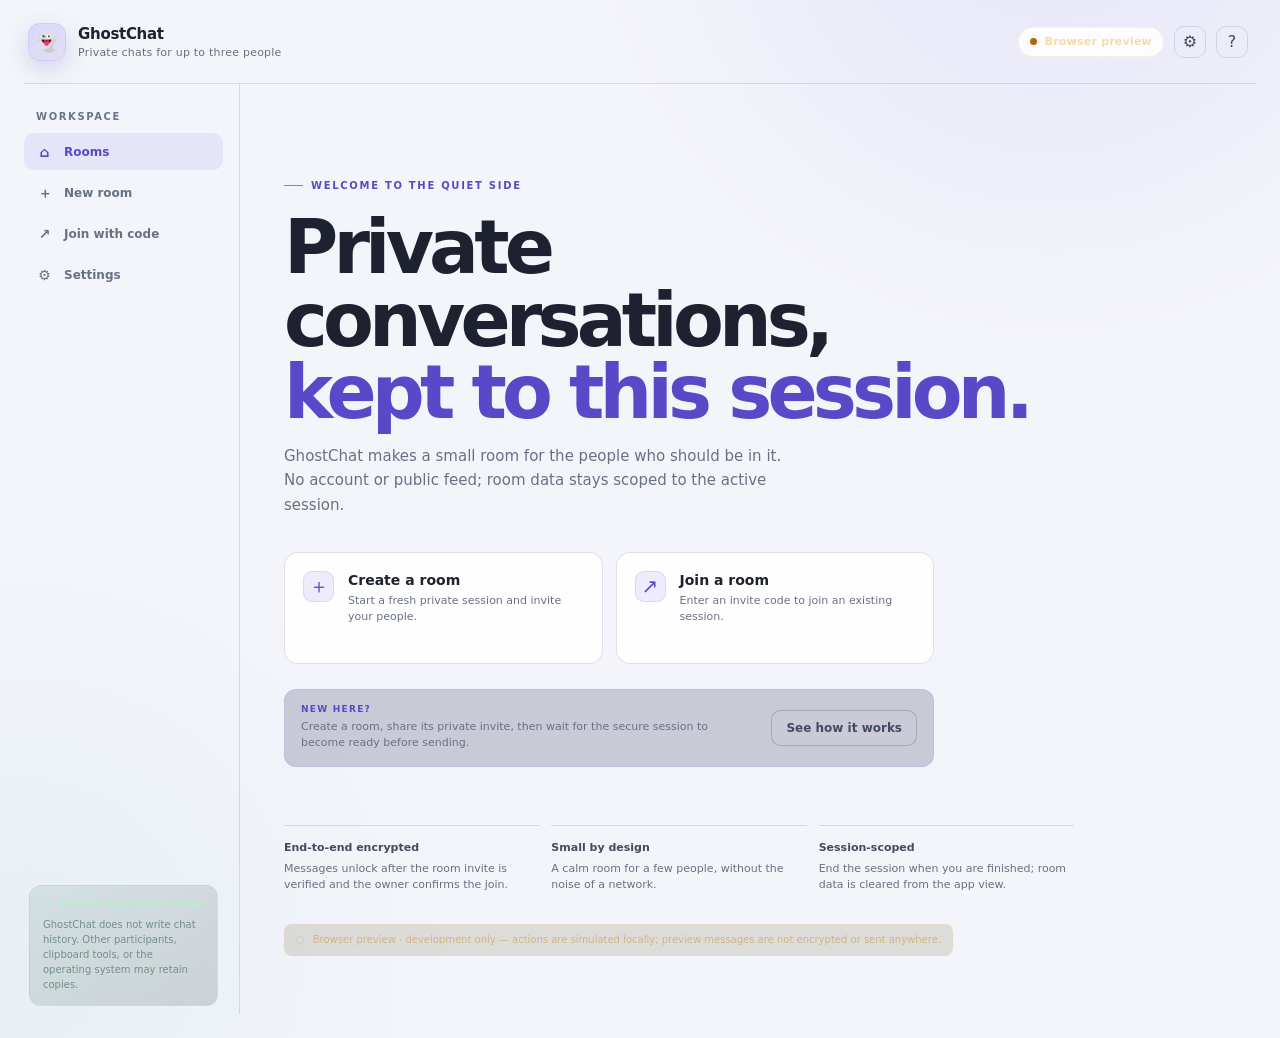
==== commit 6cefea29: "feat: add hardened Android Tor and MLS networking" ====
--- a/app/src/index.html
+++ b/app/src/index.html
@@ -3,13 +3,14 @@
 <head>
 <meta charset="UTF-8">
 <meta name="viewport" content="width=device-width, initial-scale=1">
-<meta name="color-scheme" content="dark">
+<meta name="color-scheme" content="dark light">
 <title>GhostChat</title>
 <link rel="icon" href="data:,">
 <link rel="stylesheet" href="styles.css">
 </head>
 
 <body>
+<a class="skip-link" href="#main-content">Skip to content</a>
 <div class="ambient ambient-left" aria-hidden="true"></div>
 <div class="ambient ambient-right" aria-hidden="true"></div>
 
@@ -19,17 +20,26 @@
       <div class="brand-mark" aria-hidden="true">👻</div>
       <div>
         <p class="brand-name">GhostChat</p>
-        <p class="brand-tagline">Session-scoped 3-person MLS chat</p>
+        <p class="brand-tagline">Private chats for up to three people</p>
       </div>
     </div>
-    <div class="topbar-actions">
-      <div class="status-chip is-connecting" id="runtime-chip" aria-live="polite">
-        <span class="status-dot is-connecting" id="runtime-dot" aria-hidden="true"></span>
-        <span id="runtime-label">Checking connection</span>
-      </div>
-      <button class="icon-button" id="help-button" type="button" aria-label="About GhostChat" title="About GhostChat">?</button>
-    </div>
-  </header>
+      <div class="topbar-actions">
+        <div class="status-chip is-connecting" id="runtime-chip" role="status" aria-live="polite">
+          <span class="status-dot is-connecting" id="runtime-dot" aria-hidden="true"></span>
+          <span id="runtime-label">Checking connection</span>
+          <progress class="runtime-progress" id="runtime-progress" max="100" value="0" aria-label="Private connection setup" hidden></progress>
+        </div>
+        <button class="icon-button" id="settings-button" type="button" aria-label="Open settings" title="Settings">⚙</button>
+        <button class="icon-button" id="help-button" type="button" aria-label="About GhostChat" title="About GhostChat">?</button>
+      </div>
+    </header>
+
+    <nav class="mobile-nav" aria-label="Quick navigation">
+      <button class="mobile-nav-item is-active" type="button" data-go="home"><span aria-hidden="true">⌂</span><span>Rooms</span></button>
+      <button class="mobile-nav-item" type="button" data-go="create"><span aria-hidden="true">＋</span><span>New</span></button>
+      <button class="mobile-nav-item" type="button" data-go="join"><span aria-hidden="true">↗</span><span>Join</span></button>
+      <button class="mobile-nav-item" type="button" data-go="settings"><span aria-hidden="true">⚙</span><span>Settings</span></button>
+    </nav>
 
   <div class="app-layout">
     <aside class="sidebar" aria-label="GhostChat navigation">
@@ -47,6 +57,10 @@
           <span class="nav-symbol" aria-hidden="true">↗</span>
           <span>Join with code</span>
         </button>
+        <button class="sidebar-nav-item" type="button" data-go="settings">
+          <span class="nav-symbol" aria-hidden="true">⚙</span>
+          <span>Settings</span>
+        </button>
       </nav>
 
       <div class="sidebar-room-card" id="sidebar-room-card" hidden>
@@ -67,6 +81,10 @@
     </aside>
 
     <main class="main-column" id="main-content">
+      <div class="startup-loading" id="startup-loading" role="status" aria-live="polite">
+        <span class="loading-spinner" aria-hidden="true"></span>
+        <span id="startup-loading-text">Checking GhostChat connection…</span>
+      </div>
       <div class="notice" id="notice" role="status" aria-live="polite" hidden>
         <span class="notice-mark" id="notice-mark" aria-hidden="true">i</span>
         <p class="notice-copy" id="notice-text"></p>
@@ -95,10 +113,18 @@
           </button>
         </div>
 
+        <div class="onboarding-strip" aria-label="Getting started">
+          <div>
+            <p class="onboarding-kicker">NEW HERE?</p>
+            <p class="onboarding-copy">Create a room, share its private invite, then wait for the secure session to become ready before sending.</p>
+          </div>
+          <button class="secondary-button" id="home-onboarding" type="button">See how it works</button>
+        </div>
+
         <div class="feature-row" aria-label="GhostChat principles">
           <div class="feature-item">
-            <p class="feature-kicker">MLS when connected</p>
-            <p class="feature-copy">Live rooms use MLS encryption after the authenticated Welcome and creator confirmation.</p>
+            <p class="feature-kicker">End-to-end encrypted</p>
+            <p class="feature-copy">Messages unlock after the room invite is verified and the owner confirms the join.</p>
           </div>
           <div class="feature-item">
             <p class="feature-kicker">Small by design</p>
@@ -112,16 +138,37 @@
 
         <div class="preview-banner" id="preview-banner" hidden>
           <span aria-hidden="true">◌</span>
-          <span>Browser preview mode — actions are simulated locally; preview messages are not encrypted or sent anywhere.</span>
+          <span>Browser preview · development only — actions are simulated locally; preview messages are not encrypted or sent anywhere.</span>
+        </div>
+      </section>
+
+      <section class="state-screen info-screen onboarding-screen" data-screen="onboarding" id="screen-onboarding" aria-labelledby="onboarding-title" hidden>
+        <div class="section-heading">
+          <div class="section-heading-copy">
+            <button class="back-button" data-history="replace" type="button" data-go="home">← Back to rooms</button>
+            <span class="eyebrow">A QUIET START</span>
+            <h2 class="section-title" id="onboarding-title" tabindex="-1">How a GhostChat room works</h2>
+            <p class="section-copy">There is no account or directory. A room exists only while its session is active, and the invite is the way people find it.</p>
+          </div>
+        </div>
+        <div class="onboarding-grid">
+          <article class="panel onboarding-card"><span class="step-number">01</span><h3>Create</h3><p>Choose a display name and an optional room label. The GhostChat core creates a fresh session and returns a signed invite.</p></article>
+          <article class="panel onboarding-card"><span class="step-number">02</span><h3>Invite privately</h3><p>Share the invite only through a channel you trust. Anyone holding it can ask to join while the room is alive.</p></article>
+          <article class="panel onboarding-card"><span class="step-number">03</span><h3>Wait for ready</h3><p>Members appear as they connect. Chat unlocks after the invite is verified and the room owner confirms the join.</p></article>
+        </div>
+        <div class="screen-actions">
+          <button class="primary-button" type="button" data-go="create">Create a room</button>
+          <button class="secondary-button" type="button" data-go="join">Join with an invite</button>
+          <button class="text-button" type="button" data-go="privacy">Read privacy notes</button>
         </div>
       </section>
 
       <section class="state-screen form-screen" data-screen="create" id="screen-create" aria-labelledby="create-title" hidden>
         <div class="section-heading">
           <div class="section-heading-copy">
-            <button class="back-button" type="button" data-go="home">← Back to rooms</button>
+            <button class="back-button" data-history="replace" type="button" data-go="home">← Back to rooms</button>
             <h2 class="section-title" id="create-title">Create a private room</h2>
-            <p class="section-copy">Give the room a name and choose how you want to appear. GhostChat will create a fresh MLS session and return an invite code.</p>
+            <p class="section-copy">Give the room a name and choose how you want to appear. GhostChat will create a private room and prepare an invite code.</p>
           </div>
         </div>
 
@@ -132,8 +179,9 @@
                 <label class="field-label" for="create-name">Your display name</label>
                 <span class="field-optional">required</span>
               </div>
-              <input class="text-input" id="create-name" name="display_name" type="text" maxlength="128" autocomplete="off" spellcheck="false" placeholder="e.g. Rowan" required>
-              <p class="field-hint">This is the name other people in the room will see.</p>
+              <input class="text-input" id="create-name" name="display_name" type="text" maxlength="128" autocomplete="off" spellcheck="false" placeholder="e.g. Rowan" aria-describedby="create-name-hint create-name-error" required>
+              <p class="field-hint" id="create-name-hint">This is the name other people in the room will see.</p>
+              <p class="field-error" id="create-name-error" role="alert" hidden></p>
             </div>
 
             <div class="field">
@@ -141,8 +189,9 @@
                 <label class="field-label" for="create-room-name">Room name</label>
                 <span class="field-optional">optional</span>
               </div>
-              <input class="text-input" id="create-room-name" name="room_name" type="text" maxlength="192" autocomplete="off" spellcheck="false" placeholder="e.g. Friday night plans">
-              <p class="field-hint">A friendly label for the room. You can keep it simple.</p>
+              <input class="text-input" id="create-room-name" name="room_name" type="text" maxlength="192" autocomplete="off" spellcheck="false" placeholder="e.g. Friday night plans" aria-describedby="create-room-name-hint create-room-name-error">
+              <p class="field-hint" id="create-room-name-hint">A friendly label for the room. You can keep it simple.</p>
+              <p class="field-error" id="create-room-name-error" role="alert" hidden></p>
             </div>
 
             <button class="primary-button form-submit" id="create-submit" type="submit">
@@ -170,7 +219,7 @@
       <section class="state-screen form-screen" data-screen="join" id="screen-join" aria-labelledby="join-title" hidden>
         <div class="section-heading">
           <div class="section-heading-copy">
-            <button class="back-button" type="button" data-go="home">← Back to rooms</button>
+            <button class="back-button" data-history="replace" type="button" data-go="home">← Back to rooms</button>
             <h2 class="section-title" id="join-title">Join a room</h2>
             <p class="section-copy">Enter the invite code you received. You will see the room and its current participants before opening the chat.</p>
           </div>
@@ -183,8 +232,9 @@
                 <label class="field-label" for="join-name">Your display name</label>
                 <span class="field-optional">required</span>
               </div>
-              <input class="text-input" id="join-name" name="display_name" type="text" maxlength="128" autocomplete="off" spellcheck="false" placeholder="e.g. Mina" required>
-              <p class="field-hint">Choose the name your room will recognize you by.</p>
+                <input class="text-input" id="join-name" name="display_name" type="text" maxlength="128" autocomplete="off" spellcheck="false" placeholder="e.g. Mina" aria-describedby="join-name-hint join-name-error" required>
+              <p class="field-hint" id="join-name-hint">Choose the name your room will recognize you by.</p>
+              <p class="field-error" id="join-name-error" role="alert" hidden></p>
             </div>
 
             <div class="field">
@@ -192,8 +242,9 @@
                 <label class="field-label" for="invite-code">Invite code</label>
                 <span class="field-optional">required</span>
               </div>
-                <textarea class="text-area invite-input" id="invite-code" name="invite_code" maxlength="16384" rows="3" autocomplete="off" autocapitalize="characters" spellcheck="false" placeholder="Paste your room code" required></textarea>
-              <p class="field-hint">Up to 16 KiB. This is a bearer invite: anyone who has it can request to join.</p>
+                <textarea class="text-area invite-input" id="invite-code" name="invite_code" maxlength="16384" rows="3" autocomplete="off" autocapitalize="characters" spellcheck="false" placeholder="Paste your room code" aria-describedby="invite-code-hint invite-code-error" required></textarea>
+              <p class="field-hint" id="invite-code-hint">Anyone with this code can ask to join while the room is open.</p>
+              <p class="field-error" id="invite-code-error" role="alert" hidden></p>
             </div>
 
             <button class="primary-button form-submit" id="join-submit" type="submit">
@@ -241,6 +292,7 @@
               <button class="text-button" id="copy-invite" type="button">Copy</button>
             </div>
             <code class="invite-code" id="room-code">Waiting for code</code>
+            <p class="sr-only" id="room-code-status" role="status" aria-live="polite"></p>
             <div class="room-code-actions">
               <p class="room-code-help">Clipboard may retain this bearer invite. Clear it after sharing.</p>
               <span class="security-line security-line-inline"><span aria-hidden="true">⌁</span> session-scoped</span>
@@ -265,19 +317,18 @@
             <div class="card-heading">
               <div>
                 <h3 class="card-title">Session status</h3>
-                <p class="card-subtitle">Live state from the MLS session</p>
+                <p class="card-subtitle">Live room state</p>
               </div>
             </div>
                 <dl class="session-details">
                   <div class="session-detail"><dt>State</dt><dd class="is-good" id="room-session-state">Preparing</dd></div>
-                  <div class="session-detail"><dt>Epoch</dt><dd id="room-epoch">—</dd></div>
-                  <div class="session-detail"><dt>Transport</dt><dd id="room-transport">Waiting for Tor</dd></div>
+                  <div class="session-detail"><dt>Connection</dt><dd id="room-transport">Private connection</dd></div>
                   <div class="session-detail"><dt>Network</dt><dd id="room-connection-state">Waiting</dd></div>
-                  <div class="session-detail"><dt>Tor</dt><dd id="room-tor-state">Checking</dd></div>
-                  <div class="session-detail"><dt>Encryption</dt><dd id="room-encryption-state">MLS Welcome pending</dd></div>
+                  <div class="session-detail"><dt>Private connection</dt><dd id="room-tor-state">Checking</dd></div>
+                  <div class="session-detail"><dt>Encryption</dt><dd id="room-encryption-state">Waiting for invite verification</dd></div>
             </dl>
+            <p class="room-loading-state" id="room-loading-copy" role="status" aria-live="polite" hidden></p>
             <div class="room-action-row">
-              <button class="secondary-button" id="room-advance-epoch" type="button">Rotate keys</button>
               <button class="danger-button" id="room-shutdown" type="button">End session</button>
               <button class="primary-button" id="room-enter-chat" type="button"><span class="button-label">Open chat</span> <span aria-hidden="true">→</span></button>
             </div>
@@ -296,7 +347,7 @@
                 <span class="status-dot is-ready" id="chat-state-dot" aria-hidden="true"></span>
                 <span class="is-good" id="chat-state-label">Session active</span>
                 <span class="meta-separator" aria-hidden="true">•</span>
-                <span id="chat-epoch-label">Epoch —</span>
+                <span id="chat-session-label">Securing room…</span>
               </div>
             </div>
           </div>
@@ -325,7 +376,7 @@
           <section class="panel chat-main-panel" aria-label="Messages in this session">
             <div class="message-list-header">
               <p class="message-list-label">Session messages</p>
-              <p class="message-list-hint" id="message-list-hint">Waiting for secure Welcome</p>
+              <p class="message-list-hint" id="message-list-hint">Securing room…</p>
             </div>
             <ol class="message-list" id="message-list" role="log" aria-live="polite" aria-relevant="additions text"></ol>
             <div class="empty-messages" id="empty-messages">
@@ -345,13 +396,75 @@
                 </button>
               </div>
               <div class="composer-footer">
-                <span id="composer-state">Waiting for secure Welcome</span>
+                <span id="composer-state">Securing room…</span>
                 <span><kbd>Enter</kbd> to send · single-line messages</span>
               </div>
             </form>
           </section>
         </div>
       </section>
+
+      <section class="state-screen info-screen settings-screen" data-screen="settings" id="screen-settings" aria-labelledby="settings-title" hidden>
+        <div class="section-heading">
+          <div class="section-heading-copy">
+            <button class="back-button" data-history="replace" type="button" data-go="home">← Back to rooms</button>
+            <span class="eyebrow">YOUR WORKSPACE</span>
+            <h2 class="section-title" id="settings-title" tabindex="-1">Settings</h2>
+            <p class="section-copy">These controls apply to this window only. GhostChat does not persist preferences or room history to browser storage.</p>
+          </div>
+        </div>
+        <div class="settings-grid">
+          <section class="panel settings-card" aria-labelledby="appearance-title">
+            <div class="card-heading"><div><h3 class="card-title" id="appearance-title">Appearance</h3><p class="card-subtitle">Choose a theme for this session</p></div></div>
+            <div class="theme-options" role="group" aria-label="Theme">
+              <button class="theme-option is-selected" id="theme-system" type="button" data-theme-choice="system" aria-pressed="true"><span class="theme-swatch theme-swatch-system" aria-hidden="true"></span><span>System</span></button>
+              <button class="theme-option" id="theme-dark" type="button" data-theme-choice="dark" aria-pressed="false"><span class="theme-swatch theme-swatch-dark" aria-hidden="true"></span><span>Dark</span></button>
+              <button class="theme-option" id="theme-light" type="button" data-theme-choice="light" aria-pressed="false"><span class="theme-swatch theme-swatch-light" aria-hidden="true"></span><span>Light</span></button>
+            </div>
+            <p class="settings-note" id="theme-status">System theme selected for this window.</p>
+          </section>
+          <section class="panel settings-card" aria-labelledby="motion-title">
+            <div class="card-heading"><div><h3 class="card-title" id="motion-title">Motion</h3><p class="card-subtitle">Comfort settings for transitions</p></div></div>
+            <p class="settings-value" id="motion-status">Following your device preference</p>
+            <p class="settings-note">GhostChat respects <code>prefers-reduced-motion</code>; no room behavior depends on animation.</p>
+          </section>
+          <section class="panel settings-card settings-links" aria-labelledby="learn-title">
+            <div class="card-heading"><div><h3 class="card-title" id="learn-title">Learn about GhostChat</h3><p class="card-subtitle">Understand the limits before sharing an invite</p></div></div>
+            <button class="settings-link" type="button" data-go="privacy"><span><strong>Privacy notes</strong><small>What is kept in memory and what may remain elsewhere</small></span><span aria-hidden="true">→</span></button>
+            <button class="settings-link" type="button" data-go="security"><span><strong>Security and connections</strong><small>Encryption, private connections, invites, and delivery status</small></span><span aria-hidden="true">→</span></button>
+            <button class="settings-link" type="button" data-go="about"><span><strong>About GhostChat</strong><small>Product scope and capability boundaries</small></span><span aria-hidden="true">→</span></button>
+          </section>
+        </div>
+      </section>
+
+      <section class="state-screen info-screen" data-screen="privacy" id="screen-privacy" aria-labelledby="privacy-title" hidden>
+        <div class="section-heading"><div class="section-heading-copy"><button class="back-button" data-history="replace" type="button" data-go="settings">← Back to settings</button><span class="eyebrow">SESSION BOUNDARIES</span><h2 class="section-title" id="privacy-title" tabindex="-1">Privacy notes</h2><p class="section-copy">GhostChat limits its own persistence, but a session is not a promise that no copy can exist elsewhere.</p></div></div>
+        <div class="info-grid">
+          <article class="panel info-card"><span class="info-icon" aria-hidden="true">⌁</span><h3>Session-scoped by design</h3><p>Room state, invitations, keys, and the visible message list live in memory while the room is active. GhostChat does not write them to files, localStorage, or sessionStorage.</p></article>
+          <article class="panel info-card"><span class="info-icon" aria-hidden="true">▣</span><h3>Copies are still possible</h3><p>Other participants, clipboard managers, screenshots, the operating system, WebView caches, swap, and diagnostics may retain copies outside GhostChat’s control.</p></article>
+          <article class="panel info-card"><span class="info-icon" aria-hidden="true">⌑</span><h3>Invite privacy</h3><p>Anyone who gets the invite code can request to join while the room is open. Share it through a channel you trust and clear copied values when finished.</p></article>
+          <article class="panel info-card"><span class="info-icon" aria-hidden="true">×</span><h3>Ending clears this view</h3><p>Leaving or ending a session clears the room from this app view. That is best-effort cleanup, not forensic erasure or a guarantee of remote delivery.</p></article>
+        </div>
+        <div class="screen-actions"><button class="primary-button" type="button" data-go="security">Review security model</button><button class="text-button" data-history="replace" type="button" data-go="home">Back to rooms</button></div>
+      </section>
+
+      <section class="state-screen info-screen" data-screen="security" id="screen-security" aria-labelledby="security-title" hidden>
+        <div class="section-heading"><div class="section-heading-copy"><button class="back-button" data-history="replace" type="button" data-go="settings">← Back to settings</button><span class="eyebrow">WHAT THE ROOM CAN PROVE</span><h2 class="section-title" id="security-title" tabindex="-1">Security model</h2><p class="section-copy">The interface only reports capabilities supplied by the GhostChat core. A successful button press is not a claim of remote receipt.</p></div></div>
+        <div class="info-grid">
+          <article class="panel info-card"><span class="info-icon" aria-hidden="true">◎</span><h3>End-to-end encryption</h3><p>Messages unlock after GhostChat verifies the room invite and the owner confirms the join. Each room uses fresh session keys.</p></article>
+          <article class="panel info-card"><span class="info-icon" aria-hidden="true">◌</span><h3>Private connections</h3><p>Room traffic uses GhostChat’s built-in private network connection. It does not fall back to ordinary internet connections or a public room directory.</p></article>
+          <article class="panel info-card"><span class="info-icon" aria-hidden="true">↗</span><h3>Membership is visible</h3><p>Participants and presence are shown to room members. The room owner is also a member and can read messages; display names are not verified identities.</p></article>
+          <article class="panel info-card"><span class="info-icon" aria-hidden="true">✓</span><h3>Delivery is unconfirmed</h3><p>A queued message means the core accepted it for transport. It does not confirm that peers received it. Check the room before retrying an unknown send.</p></article>
+        </div>
+        <div class="screen-actions"><button class="primary-button" type="button" data-go="create">Create a room</button><button class="text-button" type="button" data-go="privacy">Read privacy notes</button></div>
+      </section>
+
+      <section class="state-screen info-screen about-screen" data-screen="about" id="screen-about" aria-labelledby="about-title" hidden>
+        <div class="section-heading"><div class="section-heading-copy"><button class="back-button" data-history="replace" type="button" data-go="home">← Back to rooms</button><span class="eyebrow">ABOUT THE PRODUCT</span><h2 class="section-title" id="about-title" tabindex="-1">GhostChat</h2><p class="section-copy">Invitation-only, session-scoped chat for at most three participants. No account, public feed, or room directory.</p></div></div>
+        <article class="panel about-card"><div class="about-mark" aria-hidden="true">👻</div><div><h3>A small room for the people who should be in it.</h3><p>GhostChat uses its application core for room lifecycle, private connections, encrypted membership, and bounded in-memory history. This interface reflects that live state and keeps unavailable actions visibly locked.</p><p class="about-version">Version 0.1.0 · Android ARM64</p><p class="about-disclaimer">GhostChat has not been independently audited or certified as an anonymity product. Read the privacy and security notes before relying on it.</p></div></article>
+        <div class="screen-actions"><button class="primary-button" type="button" data-go="onboarding">View getting started</button><button class="text-button" type="button" data-go="security">Security and connections</button><a class="secondary-button" href="licenses/index.html">Open-source notices</a></div>
+      </section>
+
     </main>
   </div>
 </div>
--- a/app/src/styles.css
+++ b/app/src/styles.css
@@ -22,6 +22,83 @@
   --ease-out: cubic-bezier(0.23, 1, 0.32, 1);
 }
 
+:root[data-theme="light"] {
+  color-scheme: light;
+  --bg: #f4f5fa;
+  --surface: #ffffff;
+  --surface-raised: #ffffff;
+  --surface-soft: #eef0f7;
+  --line: rgba(54, 61, 86, 0.14);
+  --line-strong: rgba(54, 61, 86, 0.26);
+  --text: #1e2230;
+  --muted: #687086;
+  --muted-strong: #424a61;
+  --violet: #6e5cdf;
+  --violet-bright: #5949c8;
+  --violet-wash: rgba(110, 92, 223, 0.11);
+  --mint: #2c9b6d;
+  --amber: #a26c16;
+  --danger: #bb4d5c;
+  --shadow: 0 24px 80px rgba(47, 52, 76, 0.14);
+}
+
+:root[data-theme="light"] body {
+  background:
+    radial-gradient(circle at 82% -12%, rgba(104, 82, 235, 0.1), transparent 30rem),
+    radial-gradient(circle at 2% 92%, rgba(30, 151, 145, 0.06), transparent 27rem),
+    var(--bg);
+}
+
+:root[data-theme="light"] .panel,
+:root[data-theme="light"] .action-card,
+:root[data-theme="light"] .status-chip {
+  background: rgba(255, 255, 255, 0.88);
+}
+
+:root[data-theme="light"] .text-input,
+:root[data-theme="light"] .text-area {
+  background: rgba(255, 255, 255, 0.8);
+}
+
+@media (prefers-color-scheme: light) {
+  :root[data-theme="system"] {
+    color-scheme: light;
+    --bg: #f4f5fa;
+    --surface: #ffffff;
+    --surface-raised: #ffffff;
+    --surface-soft: #eef0f7;
+    --line: rgba(54, 61, 86, 0.14);
+    --line-strong: rgba(54, 61, 86, 0.26);
+    --text: #1e2230;
+    --muted: #687086;
+    --muted-strong: #424a61;
+    --violet: #6e5cdf;
+    --violet-bright: #5949c8;
+    --violet-wash: rgba(110, 92, 223, 0.11);
+    --mint: #2c9b6d;
+    --amber: #a26c16;
+    --danger: #bb4d5c;
+  }
+
+  :root[data-theme="system"] body {
+    background:
+      radial-gradient(circle at 82% -12%, rgba(104, 82, 235, 0.1), transparent 30rem),
+      radial-gradient(circle at 2% 92%, rgba(30, 151, 145, 0.06), transparent 27rem),
+      var(--bg);
+  }
+
+  :root[data-theme="system"] .panel,
+  :root[data-theme="system"] .action-card,
+  :root[data-theme="system"] .status-chip {
+    background: rgba(255, 255, 255, 0.88);
+  }
+
+  :root[data-theme="system"] .text-input,
+  :root[data-theme="system"] .text-area {
+    background: rgba(255, 255, 255, 0.8);
+  }
+}
+
 * {
   box-sizing: border-box;
 }
@@ -62,6 +139,49 @@
 
 [hidden] {
   display: none !important;
+}
+
+.skip-link {
+  position: fixed;
+  z-index: 20;
+  top: 10px;
+  left: 10px;
+  padding: 9px 12px;
+  border: 1px solid var(--line-strong);
+  border-radius: 8px;
+  background: var(--surface-raised);
+  color: var(--text);
+  font-size: 12px;
+  transform: translateY(-150%);
+  transition: transform 160ms var(--ease-out);
+}
+
+.skip-link:focus {
+  transform: translateY(0);
+}
+
+.startup-loading {
+  display: flex;
+  align-items: center;
+  gap: 9px;
+  min-height: 32px;
+  margin: -9px auto 8px;
+  color: var(--muted);
+  font-size: 11px;
+}
+
+.loading-spinner {
+  display: inline-block;
+  width: 13px;
+  height: 13px;
+  border: 2px solid rgba(154, 140, 255, 0.34);
+  border-right-color: var(--violet-bright);
+  border-radius: 50%;
+  animation: spin 680ms linear infinite;
+}
+
+.mobile-nav {
+  display: none;
 }
 
 .ambient {
@@ -181,6 +301,40 @@
   letter-spacing: 0.02em;
 }
 
+.runtime-progress {
+  flex: 0 0 38px;
+  width: 38px;
+  height: 4px;
+  overflow: hidden;
+  border: 0;
+  border-radius: 999px;
+  appearance: none;
+  background: rgba(243, 200, 120, 0.2);
+}
+
+.runtime-progress::-webkit-progress-bar {
+  border-radius: 999px;
+  background: rgba(243, 200, 120, 0.2);
+}
+
+.runtime-progress::-webkit-progress-value {
+  border-radius: 999px;
+  background: currentColor;
+  transition: width 220ms ease-out;
+}
+
+.runtime-progress::-moz-progress-bar {
+  border-radius: 999px;
+  background: currentColor;
+}
+
+#runtime-label {
+  min-width: 0;
+  overflow: hidden;
+  text-overflow: ellipsis;
+  white-space: nowrap;
+}
+
 .status-chip.is-ready {
   border-color: rgba(121, 225, 176, 0.24);
   color: #c8f8df;
@@ -194,6 +348,10 @@
 .status-chip.is-connecting {
   border-color: rgba(243, 200, 120, 0.23);
   color: #f5dba4;
+}
+
+.status-chip.is-idle {
+  color: var(--muted-strong);
 }
 
 .status-chip.is-error {
@@ -227,6 +385,11 @@
   background: var(--amber);
   box-shadow: 0 0 0 3px rgba(243, 200, 120, 0.1);
   animation: status-pulse 1.8s ease-in-out infinite;
+}
+
+.status-dot.is-idle {
+  background: var(--muted);
+  box-shadow: 0 0 0 3px rgba(136, 147, 168, 0.09);
 }
 
 .status-dot.is-error,
@@ -617,6 +780,249 @@
   line-height: 1.4;
 }
 
+.onboarding-strip {
+  display: flex;
+  align-items: center;
+  justify-content: space-between;
+  gap: 18px;
+  max-width: 650px;
+  margin-top: 25px;
+  padding: 14px 16px;
+  border: 1px solid rgba(154, 140, 255, 0.18);
+  border-radius: 12px;
+  background: rgba(37, 32, 75, 0.2);
+}
+
+.onboarding-kicker {
+  margin: 0 0 5px;
+  color: var(--violet-bright);
+  font-size: 9px;
+  font-weight: 780;
+  letter-spacing: 0.14em;
+}
+
+.onboarding-copy {
+  max-width: 450px;
+  margin: 0;
+  color: var(--muted);
+  font-size: 11px;
+  line-height: 1.5;
+}
+
+.info-screen {
+  max-width: 1000px;
+}
+
+.onboarding-grid,
+.info-grid,
+.settings-grid {
+  display: grid;
+  grid-template-columns: repeat(2, minmax(0, 1fr));
+  gap: 14px;
+}
+
+.onboarding-card,
+.info-card,
+.settings-card {
+  padding: 21px;
+}
+
+.onboarding-card {
+  position: relative;
+  min-height: 170px;
+}
+
+.onboarding-card h3,
+.info-card h3,
+.about-card h3 {
+  margin: 20px 0 8px;
+  color: var(--text);
+  font-size: 15px;
+  font-weight: 720;
+  letter-spacing: -0.025em;
+}
+
+.onboarding-card p,
+.info-card p,
+.about-card p {
+  margin: 0;
+  color: var(--muted);
+  font-size: 11px;
+  line-height: 1.6;
+}
+
+.step-number {
+  color: var(--violet-bright);
+  font-family: "SFMono-Regular", Consolas, monospace;
+  font-size: 11px;
+  font-weight: 700;
+  letter-spacing: 0.1em;
+}
+
+.screen-actions {
+  display: flex;
+  align-items: center;
+  flex-wrap: wrap;
+  gap: 9px;
+  margin-top: 20px;
+}
+
+.info-icon {
+  display: grid;
+  width: 33px;
+  height: 33px;
+  place-items: center;
+  border: 1px solid rgba(154, 140, 255, 0.25);
+  border-radius: 10px;
+  background: var(--violet-wash);
+  color: var(--violet-bright);
+  font-size: 14px;
+}
+
+.info-card h3 {
+  margin-top: 16px;
+}
+
+.settings-grid {
+  grid-template-columns: repeat(2, minmax(0, 1fr));
+}
+
+.settings-links {
+  grid-column: 1 / -1;
+}
+
+.theme-options {
+  display: grid;
+  grid-template-columns: repeat(3, minmax(0, 1fr));
+  gap: 7px;
+}
+
+.theme-option {
+  display: grid;
+  justify-items: center;
+  gap: 7px;
+  min-height: 74px;
+  padding: 9px 6px;
+  border: 1px solid var(--line);
+  border-radius: 10px;
+  background: rgba(6, 9, 14, 0.28);
+  color: var(--muted);
+  font-size: 10px;
+  cursor: pointer;
+  transition: border-color 160ms var(--ease-out), background 160ms var(--ease-out), color 160ms var(--ease-out);
+}
+
+.theme-option:hover,
+.theme-option.is-selected {
+  border-color: rgba(154, 140, 255, 0.5);
+  background: var(--violet-wash);
+  color: var(--text);
+}
+
+.theme-swatch {
+  display: block;
+  width: 42px;
+  height: 27px;
+  border: 1px solid var(--line-strong);
+  border-radius: 6px;
+}
+
+.theme-swatch-system {
+  background: linear-gradient(90deg, #11151e 50%, #f5f6fa 50%);
+}
+
+.theme-swatch-dark {
+  background: #11151e;
+}
+
+.theme-swatch-light {
+  background: #f5f6fa;
+}
+
+.settings-value {
+  margin: 4px 0 8px;
+  color: var(--muted-strong);
+  font-size: 13px;
+  font-weight: 680;
+}
+
+.settings-note {
+  margin: 12px 0 0;
+  color: var(--muted);
+  font-size: 10px;
+  line-height: 1.5;
+}
+
+.settings-note code {
+  color: var(--violet-bright);
+  font-family: "SFMono-Regular", Consolas, monospace;
+}
+
+.settings-link {
+  display: flex;
+  align-items: center;
+  justify-content: space-between;
+  width: 100%;
+  gap: 14px;
+  padding: 12px 0;
+  border-top: 1px solid var(--line);
+  background: transparent;
+  color: var(--muted-strong);
+  text-align: left;
+  cursor: pointer;
+}
+
+.settings-link:hover {
+  color: var(--text);
+}
+
+.settings-link strong,
+.settings-link small {
+  display: block;
+}
+
+.settings-link strong {
+  font-size: 11px;
+}
+
+.settings-link small {
+  margin-top: 4px;
+  color: var(--muted);
+  font-size: 10px;
+  line-height: 1.4;
+}
+
+.about-card {
+  display: grid;
+  grid-template-columns: auto minmax(0, 1fr);
+  gap: 18px;
+  padding: 25px;
+}
+
+.about-mark {
+  display: grid;
+  width: 55px;
+  height: 55px;
+  place-items: center;
+  border: 1px solid rgba(188, 177, 255, 0.34);
+  border-radius: 15px;
+  background: var(--violet-wash);
+  font-size: 24px;
+}
+
+.about-card h3 {
+  margin: 2px 0 9px;
+  font-size: 20px;
+}
+
+.about-card p + p {
+  margin-top: 12px;
+}
+
+.about-disclaimer {
+  color: var(--amber) !important;
+}
+
 .form-screen {
   max-width: 920px;
 }
@@ -769,6 +1175,19 @@
   color: #68748a;
   font-size: 10px;
   line-height: 1.45;
+}
+
+.field-error {
+  margin: 7px 1px 0;
+  color: var(--danger);
+  font-size: 10px;
+  line-height: 1.45;
+}
+
+.text-input.has-error,
+.text-area.has-error {
+  border-color: rgba(241, 142, 154, 0.7);
+  box-shadow: 0 0 0 3px rgba(241, 142, 154, 0.1);
 }
 
 .form-submit {
@@ -817,6 +1236,10 @@
   color: var(--text);
 }
 
+a.secondary-button {
+  text-decoration: none;
+}
+
 .danger-button {
   padding: 10px 14px;
   border: 1px solid rgba(241, 142, 154, 0.2);
@@ -1177,6 +1600,28 @@
   line-height: 1.5;
 }
 
+.room-loading-state {
+  display: flex;
+  align-items: center;
+  gap: 8px;
+  margin: 16px 0 0;
+  padding-top: 13px;
+  border-top: 1px solid var(--line);
+  color: var(--amber);
+  font-size: 10px;
+}
+
+.room-loading-state::before {
+  display: inline-block;
+  width: 7px;
+  height: 7px;
+  border-radius: 50%;
+  background: var(--amber);
+  box-shadow: 0 0 0 3px rgba(243, 200, 120, 0.1);
+  content: "";
+  animation: status-pulse 1.8s ease-in-out infinite;
+}
+
 .session-details {
   display: grid;
   gap: 12px;
@@ -1599,6 +2044,45 @@
     display: none;
   }
 
+  .status-chip {
+    gap: 6px;
+    max-width: 54vw;
+    padding-right: 8px;
+    padding-left: 9px;
+    font-size: 10px;
+  }
+
+  .runtime-progress {
+    flex-basis: 28px;
+    width: 28px;
+  }
+
+  .mobile-nav {
+    display: grid;
+    grid-template-columns: repeat(4, minmax(0, 1fr));
+    gap: 4px;
+    padding: 8px 0 0;
+  }
+
+  .mobile-nav-item {
+    display: grid;
+    justify-items: center;
+    gap: 3px;
+    min-height: 43px;
+    padding: 5px 3px;
+    border-radius: 9px;
+    background: transparent;
+    color: var(--muted);
+    font-size: 9px;
+    cursor: pointer;
+  }
+
+  .mobile-nav-item:first-child,
+  .mobile-nav-item.is-active {
+    background: var(--violet-wash);
+    color: var(--violet-bright);
+  }
+
   .app-layout {
     display: block;
     min-height: 0;
@@ -1628,8 +2112,24 @@
 
   .home-actions,
   .feature-row,
-  .form-layout {
+  .form-layout,
+  .onboarding-grid,
+  .info-grid,
+  .settings-grid {
     grid-template-columns: minmax(0, 1fr);
+  }
+
+  .settings-links {
+    grid-column: auto;
+  }
+
+  .onboarding-strip {
+    align-items: flex-start;
+    flex-direction: column;
+  }
+
+  .onboarding-strip .secondary-button {
+    width: 100%;
   }
 
   .feature-row {
@@ -1694,6 +2194,10 @@
 
   .message-row {
     max-width: 88%;
+  }
+
+  .about-card {
+    grid-template-columns: minmax(0, 1fr);
   }
 }
 
